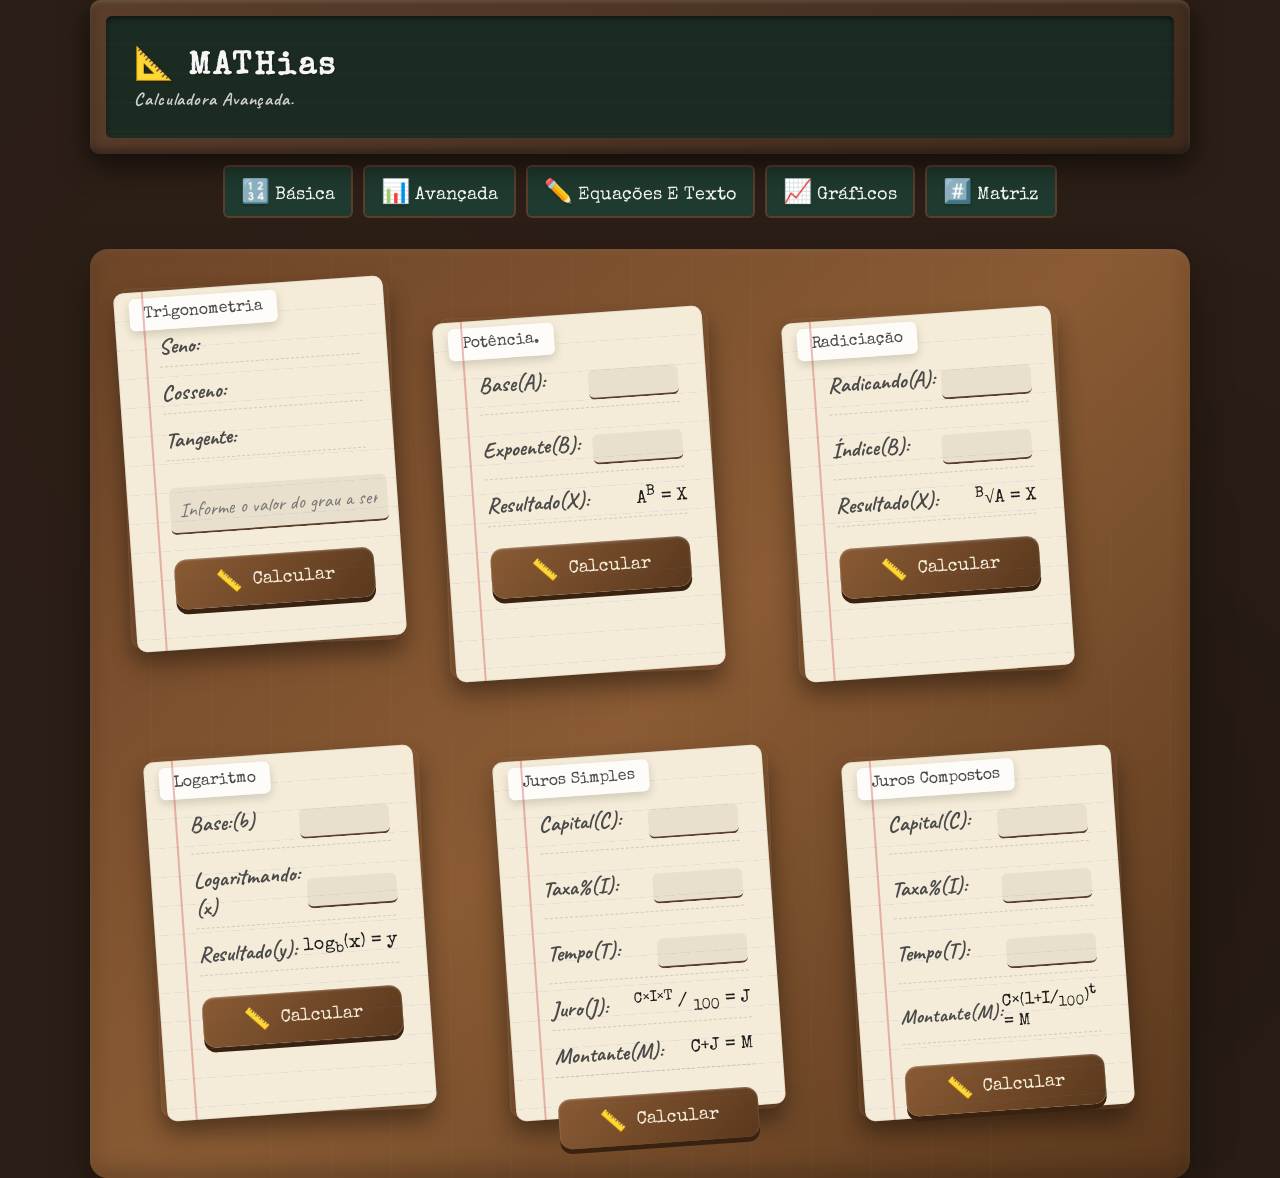
==== avancada.html @ bd640473 "Update avancada.html" ====
<!DOCTYPE html>
<html lang="pt-BR">

<head>
    <meta charset="UTF-8" />
    <meta name="viewport" content="width=device-width, initial-scale=1.0" />
    <title> MATHias </title>
    <link href="https://fonts.googleapis.com/css2?family=Special+Elite&display=swap" rel="stylesheet" />
    <link rel="icon"
        href="data:image/svg+xml,<svg xmlns='http://www.w3.org/2000/svg' viewBox='0 0 100 100'><text y='.9em' font-size='90'>📐</text></svg>" />
    <link rel="stylesheet" href="css/paleta.css" />

    <style>
        main {
            width: 1100px;
            min-height: 500px;
            border-radius: 18px;
            padding: 35px;

            background:
                linear-gradient(135deg, #6e4528, #8a5b34, #5a381d);

            box-shadow:
                inset 0 3px 8px rgba(255, 255, 255, 0.06),
                inset 0 -10px 20px rgba(0, 0, 0, 0.2),
                0 18px 40px rgba(0, 0, 0, 0.35);

            position: relative;
            overflow: hidden;
        }

        main::before {
            content: '';
            position: absolute;
            inset: 0;

            background:
                repeating-linear-gradient(90deg,
                    rgba(255, 255, 255, 0.03) 0px,
                    rgba(255, 255, 255, 0.03) 2px,
                    transparent 2px,
                    transparent 60px),
                repeating-linear-gradient(0deg,
                    rgba(0, 0, 0, 0.03) 0px,
                    rgba(0, 0, 0, 0.03) 1px,
                    transparent 1px,
                    transparent 45px);

            opacity: 0.35;
            pointer-events: none;
        }

        .itens-main {
            position: relative;
            display: flex;
            gap: 19px;
            align-items: flex-start;
            flex-wrap: wrap;
            z-index: 1;
        }

        .caderno {
            width: 270px;
            height: 360px;
            border-radius: 10px;
            position: relative;

            box-shadow:
                0 12px 20px rgba(0, 0, 0, 0.25),
                inset 0 0 0 1px rgba(255, 255, 255, 0.05);
            transform: rotate(-2deg);

        }

        .folha-aberta {
            background: #f4ecd8;
            width: 100%;
            height: 100%;
            border-radius: 10px;
            padding: 30px 28px 24px 42px;

            box-shadow:
                0 15px 28px rgba(0, 0, 0, 0.22),
                inset 0 0 0 1px rgba(0, 0, 0, 0.05);

            position: relative;
            transform: rotate(-2deg);
        }

        .folha-aberta::before {
            content: '';
            position: absolute;
            inset: 0;
            border-radius: 10px;

            background:
                repeating-linear-gradient(to bottom,
                    transparent,
                    transparent 28px,
                    rgba(80, 120, 255, 0.15) 29px);

            pointer-events: none;
        }

        .folha-aberta::after {
            content: '';
            position: absolute;
            top: 0;
            bottom: 0;
            left: 28px;
            width: 2px;
            background: rgba(200, 60, 60, 0.35);
        }

        .folha-aberta h3 {
            font-family: 'Special Elite', cursive;
            color: #2a2a2a;
            margin-bottom: 20px;
            position: relative;
            z-index: 1;
        }

        .folha-aberta p {
            font-family: 'Caveat', cursive;
            font-size: 24px;
            color: #2f2f2f;
            margin-bottom: 14px;
            position: relative;
            z-index: 1;
        }

        .etiqueta {
            position: absolute;
            top: 07px;
            left: 15px;

            background: rgba(255, 255, 255, 0.85);
            color: var(--grafite);

            padding: 8px 14px;
            border-radius: 6px;

            font-family: 'Special Elite', cursive;
            font-size: 16px;

            box-shadow: 0 4px 10px rgba(0, 0, 0, 0.15);
        }

        input[type="number"] {
            border: none;
            background-color: rgba(0, 0, 0, 0.05);
            border-radius: 6px;
            font-family: 'Caveat', cursive;
            color: var(--grafite-escuro);
            font-size: 20px;
            margin: 15px 0;
            padding: 10px;
            border-bottom: 2px solid var(--madeira);
        }

        input[type="number"]::-webkit-outer-spin-button,
        input[type="number"]::-webkit-inner-spin-button {
            -webkit-appearance: none;
            margin: 0;
        }


        .linha-resultado {
            display: flex;
            justify-content: space-between;
            align-items: center;
            margin: 12px 0;
            padding-bottom: 6px;
            border-bottom: 1px dashed rgba(0, 0, 0, 0.15);
            position: relative;
            z-index: 1;
        }

        .linha-resultado h3 {
            margin: 0;
            font-size: 22px;
            font-family: 'Caveat', cursive;
            color: var(--grafite);
        }

        .linha-resultado span {
            font-size: 18px;
            font-family: 'Special Elite', cursive;
            color: var(--grafite-escuro);
        }

        .linha-resultado input {
            width: 90px;
            height: 30px;
            margin-left: 6px;
            margin-bottom: 1px;
        }

        button {
            background: linear-gradient(135deg, #8a5b34, #5a381d);
            border: none;
            color: #f4ecd8;
            padding: 12px 28px;
            border-radius: 12px;
            font-family: 'Special Elite', cursive;
            font-size: 18px;
            cursor: pointer;
            transition: all 0.25s ease;
            box-shadow: 0 5px 0 #3a2210, inset 0 1px 2px rgba(255, 255, 255, 0.3);
            display: inline-flex;
            align-items: center;
            justify-content: center;
            gap: 10px;
            width: 100%;
            margin-top: 10px;
        }

        button::before {
            content: "📏";
            font-size: 1.2em;
        }

        button:hover {
            transform: translateY(-2px);
            box-shadow: 0 7px 0 #3a2210, inset 0 1px 2px rgba(255, 255, 255, 0.4);
            background: linear-gradient(135deg, #9b6b3e, #6a4425);
        }

        button:active {
            transform: translateY(3px);
            box-shadow: 0 2px 0 #3a2210;
        }

        .caderno+.caderno {
            margin: 30px;
        }


        .letras {
            font-family: 'Special Elite', cursive;
            font-size: 10px;
            color: var(--grafite);
        }
    </style>
</head>

<body>

    <div class="quadro">
        <div class="quadro-dentro">
            <h1>📐 MATHias </h1>
            <h2> Calculadora Avançada.</h2>
            <div class="risco"></div>
        </div>
    </div>

    <table class="aba">
        <tr>
            <td data-emoji="🔢" id="inicial"> Básica </td>
            <td data-emoji="📊" id="avancada"> Avançada</td>
            <td data-emoji="✏️" id="equacao"> Equações E Texto</td>
            <td data-emoji="📈" id="graficos"> Gráficos</td>
            <td data-emoji="#️⃣​" id="matriz"> Matriz</td>
        </tr>
    </table>

    <main>
        <div class="itens-main">
            <div class="caderno">
                <div class="folha-aberta">

                    <div class="linha-resultado">
                        <h3>Seno:</h3>
                        <span class="trig" id="seno"></span>

                    </div>
                    <div class="linha-resultado">
                        <h3>Cosseno:</h3>
                        <span id="cosseno"></span>
                    </div>
                    <div class="linha-resultado">
                        <h3>Tangente:</h3>
                        <span id="tangente"></span>
                    </div>

                    <input type="number" id="entrada" placeholder="Informe o valor do grau a ser calculado.">
                    <button onclick="calcularTrig()">Calcular</button>
                    
                    <div class="etiqueta">
                        Trigonometria
                    </div>
                </div>
            </div>

            <div class="caderno">
                <div class="folha-aberta">
                    <div class="etiqueta">
                        Potência.
                    </div>

                    <div class="linha-resultado">
                        <h3>Base(A):</h3>
                        <input type="number" id="base">
                    </div>

                    <div class="linha-resultado">
                        <h3>Expoente(B):</h3>
                        <input type="number" id="expoente">
                    </div>

                    <div class="linha-resultado">
                        <h3>Resultado(X):</h3>
                        <span id="resultado">A<sup>B</sup> = X</span>
                    </div>

                    <button onclick="calcularPotencia()">Calcular</button>
                </div>
            </div>

            <div class="caderno">
                <div class="folha-aberta">
                    <span class="etiqueta">Radiciação</span>

                    <div class="linha-resultado">
                        <h3>Radicando(A): </h3>
                        <input type="number" id="radicando">
                    </div>

                    <div class="linha-resultado">
                        <h3>Índice(B): </h3>
                        <input type="number" id="indice">
                    </div>

                    <div class="linha-resultado">
                        <h3>Resultado(X):</h3>
                        <span id="resultadoRaiz"><sup>B</sup>√A = X</span>
                    </div>

                    <button onclick="raiz()">Calcular</button>
                </div>
            </div>

            <div class="caderno">
                <div class="folha-aberta">
                    <span class="etiqueta">Logaritmo</span>
                    
                    <div class = "linha-resultado">
                        <h3>Base:(b)</h3>
                        <input type = "number" id ="baseLogaritmo">
                    </div>

                    <div class = "linha-resultado">
                        <h3>Logaritmando:(x) </h3>
                        <input type = "number" id ="logaritmando">
                    </div>

                    <div class = "linha-resultado">
                        <h3> Resultado(y): </h3>
                        <span id = "logaritmo"> log<sub>b</sub>(x) = y</span>
                    </div>

                    <button onclick="calcularLogaritmo()">Calcular</button>
                </div>
            </div>

            <div class="caderno">
                <div class="folha-aberta">
                    <span class="etiqueta">Juros Simples</span>

                    <div class="linha-resultado">
                        <h3>Capital(C): </h3>
                        <input type="number" id="capital">
                    </div>

                    <div class="linha-resultado">
                        <h3>Taxa%(I): </h3>
                        <input type="number" id="taxa">
                    </div>

                    <div class="linha-resultado">
                        <h3>Tempo(T): </h3>
                        <input type="number" id="tempo">
                    </div>

                    <div class="linha-resultado">
                        <h3>Juro(J):</h3>
                        <span id="juro"><sup>C×I×T</sup> / <sub>100</sub> = J</span>
                    </div>

                    <div class="linha-resultado">
                        <h3>Montante(M):</h3>
                        <span id="montanteJuro">C+J = M</span>
                    </div>
                    
                    <button onclick="juro()">Calcular</button>
                </div>   

            </div>

            <div class="caderno">
                <div class="folha-aberta">
                    <span class="etiqueta">Juros Compostos</span>

                    <div class="linha-resultado">
                        <h3>Capital(C): </h3>
                        <input type="number" id="capitalComposto">
                    </div>

                    <div class="linha-resultado">
                        <h3>Taxa%(I): </h3>
                        <input type="number" id="taxaComposto">
                    </div>

                    <div class="linha-resultado">
                        <h3>Tempo(T): </h3>
                        <input type="number" id="tempoComposto">
                    </div>

                    <div class="linha-resultado">
                        <h3 style = "font-size: 20px;">Montante(M):</h3>
                        <span id="montante" style="font-size: 17px;"> C×(1+I/<sub>100</sub>)<sup>t</sup> = M</span>
                    </div>

                    <button onclick="montante()">Calcular</button>
                </div>
            </div>

    </main>


    <script src="js/calculo.js"></script>
</body>

</html>
---- css/paleta.css ----
@import url('https://fonts.googleapis.com/css2?family=Special+Elite&family=Caveat:wght@400;600&display=swap');
@import url('https://fonts.cdnfonts.com/css/chalker-dust');
@import url('https://fonts.googleapis.com/css2?family=Patrick+Hand&display=swap');
@import url('https://fonts.googleapis.com/css2?family=Gloria+Hallelujah&display=swap');

:root {

     --quadro: #1f3a2f;
     --quadro-dark: #162921;
     --quadro-light: #2a5a45;
     --quadro-op: #126943;

     --madeira: #5a3e2b;
     --madeira-dark: #2b1e16;
     --madeira-light: #b07d52;


     --giz: #f5f5f5;
     --giz-escuro: #cfcfcf;
     --giz-branco: #F4F1E8;
     --giz-amarelo: #F2D35E;
     --giz-azul: #7EC8E3;
     --giz-rosa: #E88C9A;
     --giz-verde: #9FD39F;
     --giz-laranja: #E8A35E;



     --vermelho: #a63c2f;
     --vermelho-dark: #922b21;


     --accent: #e8c84a;
     --ink: #2c1810;

     --fundo: #2B2B2B;
     --fundo-secundario: #3A3A3A;
     --grafite: #4A4A4A;
     --grafite-claro: #6B6B6B;
     --grafite-escuro: #1E1E1E;

     --papel: #F3EEE6;
     --papel-escuro: #E5DDD1;
     --papel-linha: rgba(70, 70, 70, 0.10);

     --lousa-fundo: #1D2321;

}


* {
     margin: 0;
     padding: 0;
     box-sizing: border-box;
}

body {
     background: var(--madeira-dark);
     font-family: 'Special Elite', cursive;
     font-family: 'Caveat', cursive;
     font-family: 'Libre Baskerville', serif;
     min-height: 100vh;
}

body {
     background-color: var(--madeira-dark);
     flex-direction: column;
     display: flex;
     justify-content: center;
     align-items: center;
     min-height: 100vh;
     background-image:
          radial-gradient(circle at 20% 30%, rgba(255, 255, 255, 0.03), transparent 40%),
          radial-gradient(circle at 80% 70%, rgba(0, 0, 0, 0.2), transparent 50%);

     background-blend-mode: overlay;
}

.quadro-dentro {
     position: relative;
     background-image:
          radial-gradient(ellipse at 20% 50%, rgba(255, 255, 255, 0.02) 0%, transparent 60%),
          radial-gradient(ellipse at 80% 30%, rgba(255, 255, 255, 0.015) 0%, transparent 50%);
     min-height: 90px;
     border-top: none;
     background: #1c2b22;
     border-radius: 6px;
     padding: 28px;

     box-shadow:
          inset 0 2px 6px rgba(0, 0, 0, 0.6),
          inset 0 -2px 4px rgba(255, 255, 255, 0.05);

}

.quadro-dentro::before {
     content: '';
     position: absolute;
     inset: 0;
     background: repeating-linear-gradient(180deg,
               transparent,
               transparent 28px,
               rgba(255, 255, 255, 0.025) 28px,
               rgba(255, 255, 255, 0.025) 29px);
     pointer-events: none;
     border-radius: 3px;
}

.quadro {
     position: relative;
     width: 1100px;
     padding: 16px;
     border-radius: 10px;

     background: linear-gradient(145deg,
               #5a3e2b,
               #3e2a1d);

     box-shadow:
          0 10px 30px rgba(0, 0, 0, 0.6),
          inset 0 2px 4px rgba(255, 255, 255, 0.15),
          inset 0 -4px 8px rgba(0, 0, 0, 0.4);
}

.quadro+.quadro {
     margin-top: 30px;
}



.aba {
     border-collapse: separate;
     border-spacing: 10px;
     display: flex;
     gap: 6px;
     padding: 1px;
     flex-wrap: wrap;
     margin-bottom: 20px;

}

.aba td {
     background-color: var(--quadro);
     border: 2px solid var(--madeira);
     color: var(--giz);
     padding: 10px 16px;
     border-radius: 6px;
     font-family: 'Special Elite', cursive;
     font-size: 18px;
     cursor: pointer;
     transition: all 0.3s cubic-bezier(0.4, 0, 0.2, 1);
}

.aba td::before {
     content: attr(data-emoji);
     font-size: 1.3em;
     transition: transform 0.3s ease;
     filter: drop-shadow(0 1px 1px rgba(0, 0, 0, 0.3));
     display: inline-block;
}

.aba td:hover {
     background: linear-gradient(135deg, var(--quadro-op), var(--quadro-light));
     border-color: var(--madeira-light);
     transform: translateY(-2px);
     box-shadow: 0 8px 20px rgba(0, 0, 0, 0.4),
          inset 0 1px 0 rgba(255, 255, 255, 0.2);
     color: white;
}

.aba td:hover::before {
     transform: scale(1.1) rotate(5deg);
}

.aba td:active {
     transform: translateY(1px);
     box-shadow: 0 2px 8px rgba(0, 0, 0, 0.4);
     transition: 0.05s;
}

h1 {
     font-family: 'Special Elite', cursive;
     color: var(--giz);
     font-size: 32px;
     text-shadow: 1px 1px 2px rgba(0, 0, 0, 0.3);
     margin: 0;
     letter-spacing: 0.08em;
     text-align: left;
}



h2 {
     font-family: 'Caveat', cursive;
     color: var(--giz-escuro);
     font-size: 18px;
     margin-top: 4px;
     text-align: left;
     letter-spacing: 0.05em
}
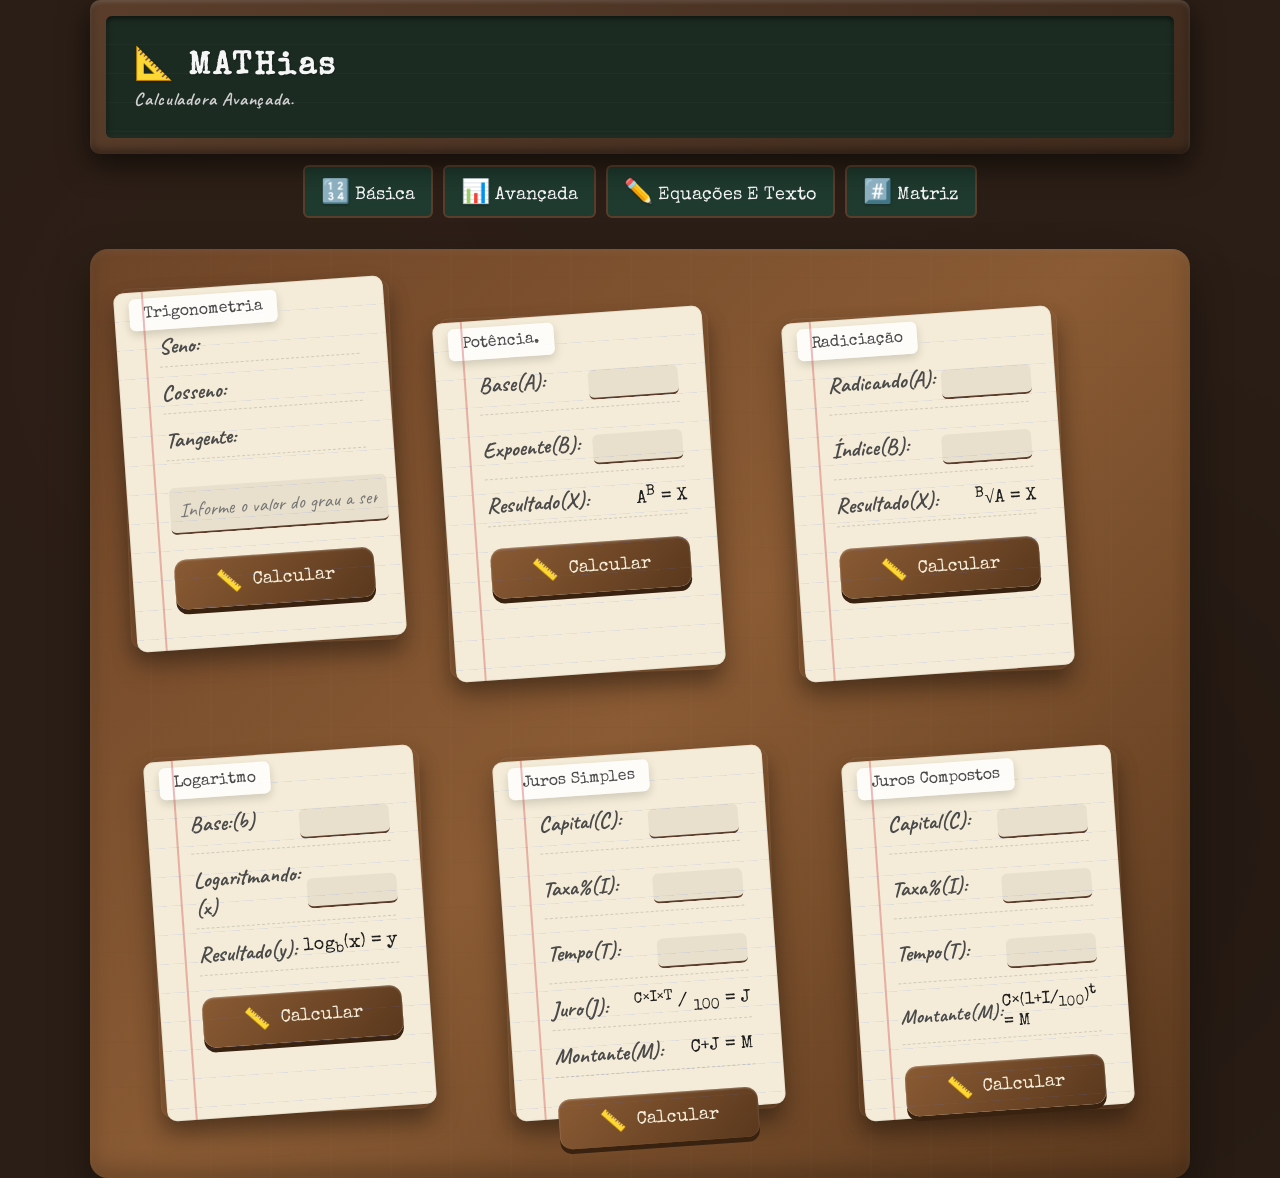
==== commit 1bfe8f8b: "Add files via upload" ====
--- a/avancada.html
+++ b/avancada.html
@@ -259,7 +259,6 @@
             <td data-emoji="🔢" id="inicial"> Básica </td>
             <td data-emoji="📊" id="avancada"> Avançada</td>
             <td data-emoji="✏️" id="equacao"> Equações E Texto</td>
-            <td data-emoji="📈" id="graficos"> Gráficos</td>
             <td data-emoji="#️⃣​" id="matriz"> Matriz</td>
         </tr>
     </table>
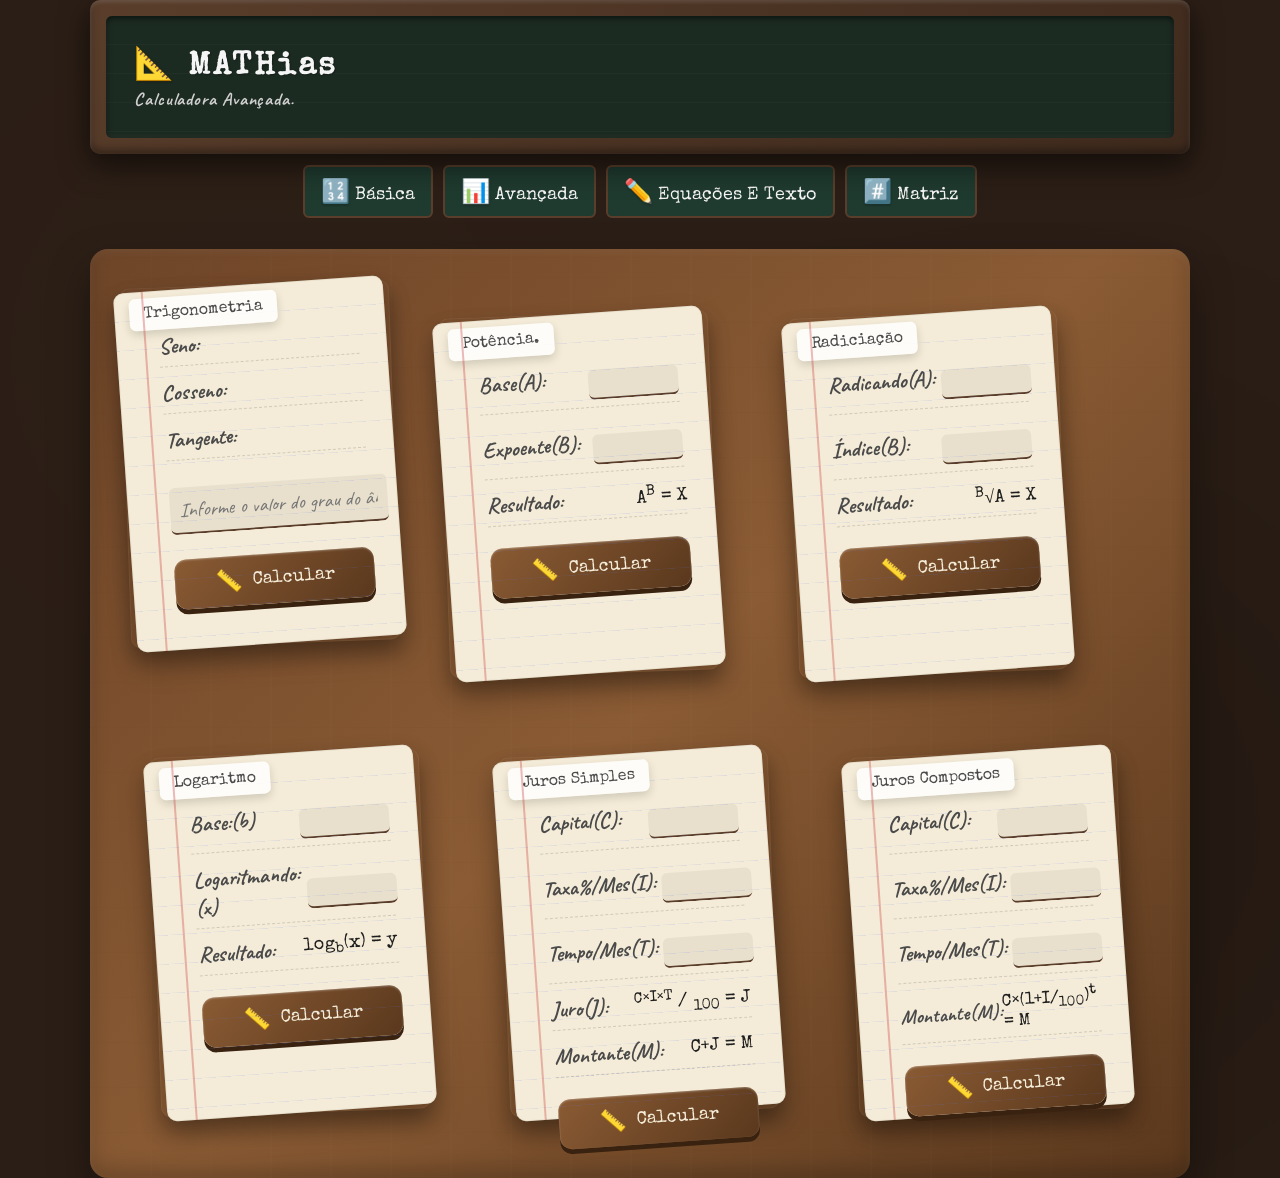
==== commit 9318a791: "Add files via upload" ====
--- a/avancada.html
+++ b/avancada.html
@@ -282,7 +282,7 @@
                         <span id="tangente"></span>
                     </div>
 
-                    <input type="number" id="entrada" placeholder="Informe o valor do grau a ser calculado.">
+                    <input type="number" id="entrada" placeholder="Informe o valor do grau do ângulo a ser calculado.">
                     <button onclick="calcularTrig()">Calcular</button>
                     
                     <div class="etiqueta">
@@ -307,9 +307,9 @@
                         <input type="number" id="expoente">
                     </div>
 
-                    <div class="linha-resultado">
-                        <h3>Resultado(X):</h3>
-                        <span id="resultado">A<sup>B</sup> = X</span>
+                    <div class="linha-resultado" id="resultado">
+                        <h3>Resultado:</h3>
+                        <span>A<sup>B</sup> = X</span>
                     </div>
 
                     <button onclick="calcularPotencia()">Calcular</button>
@@ -330,9 +330,9 @@
                         <input type="number" id="indice">
                     </div>
 
-                    <div class="linha-resultado">
-                        <h3>Resultado(X):</h3>
-                        <span id="resultadoRaiz"><sup>B</sup>√A = X</span>
+                    <div class="linha-resultado" id="resultadoRaiz">
+                        <h3>Resultado:</h3>
+                        <span><sup>B</sup>√A = X</span>
                     </div>
 
                     <button onclick="raiz()">Calcular</button>
@@ -353,9 +353,9 @@
                         <input type = "number" id ="logaritmando">
                     </div>
 
-                    <div class = "linha-resultado">
-                        <h3> Resultado(y): </h3>
-                        <span id = "logaritmo"> log<sub>b</sub>(x) = y</span>
+                    <div class = "linha-resultado" id = "logaritmo">
+                        <h3> Resultado: </h3>
+                        <span> log<sub>b</sub>(x) = y</span>
                     </div>
 
                     <button onclick="calcularLogaritmo()">Calcular</button>
@@ -372,12 +372,12 @@
                     </div>
 
                     <div class="linha-resultado">
-                        <h3>Taxa%(I): </h3>
+                        <h3>Taxa%/Mes(I): </h3>
                         <input type="number" id="taxa">
                     </div>
 
                     <div class="linha-resultado">
-                        <h3>Tempo(T): </h3>
+                        <h3>Tempo/Mes(T): </h3>
                         <input type="number" id="tempo">
                     </div>
 
@@ -406,12 +406,12 @@
                     </div>
 
                     <div class="linha-resultado">
-                        <h3>Taxa%(I): </h3>
+                        <h3>Taxa%/Mes(I): </h3>
                         <input type="number" id="taxaComposto">
                     </div>
 
                     <div class="linha-resultado">
-                        <h3>Tempo(T): </h3>
+                        <h3>Tempo/Mes(T): </h3>
                         <input type="number" id="tempoComposto">
                     </div>
 
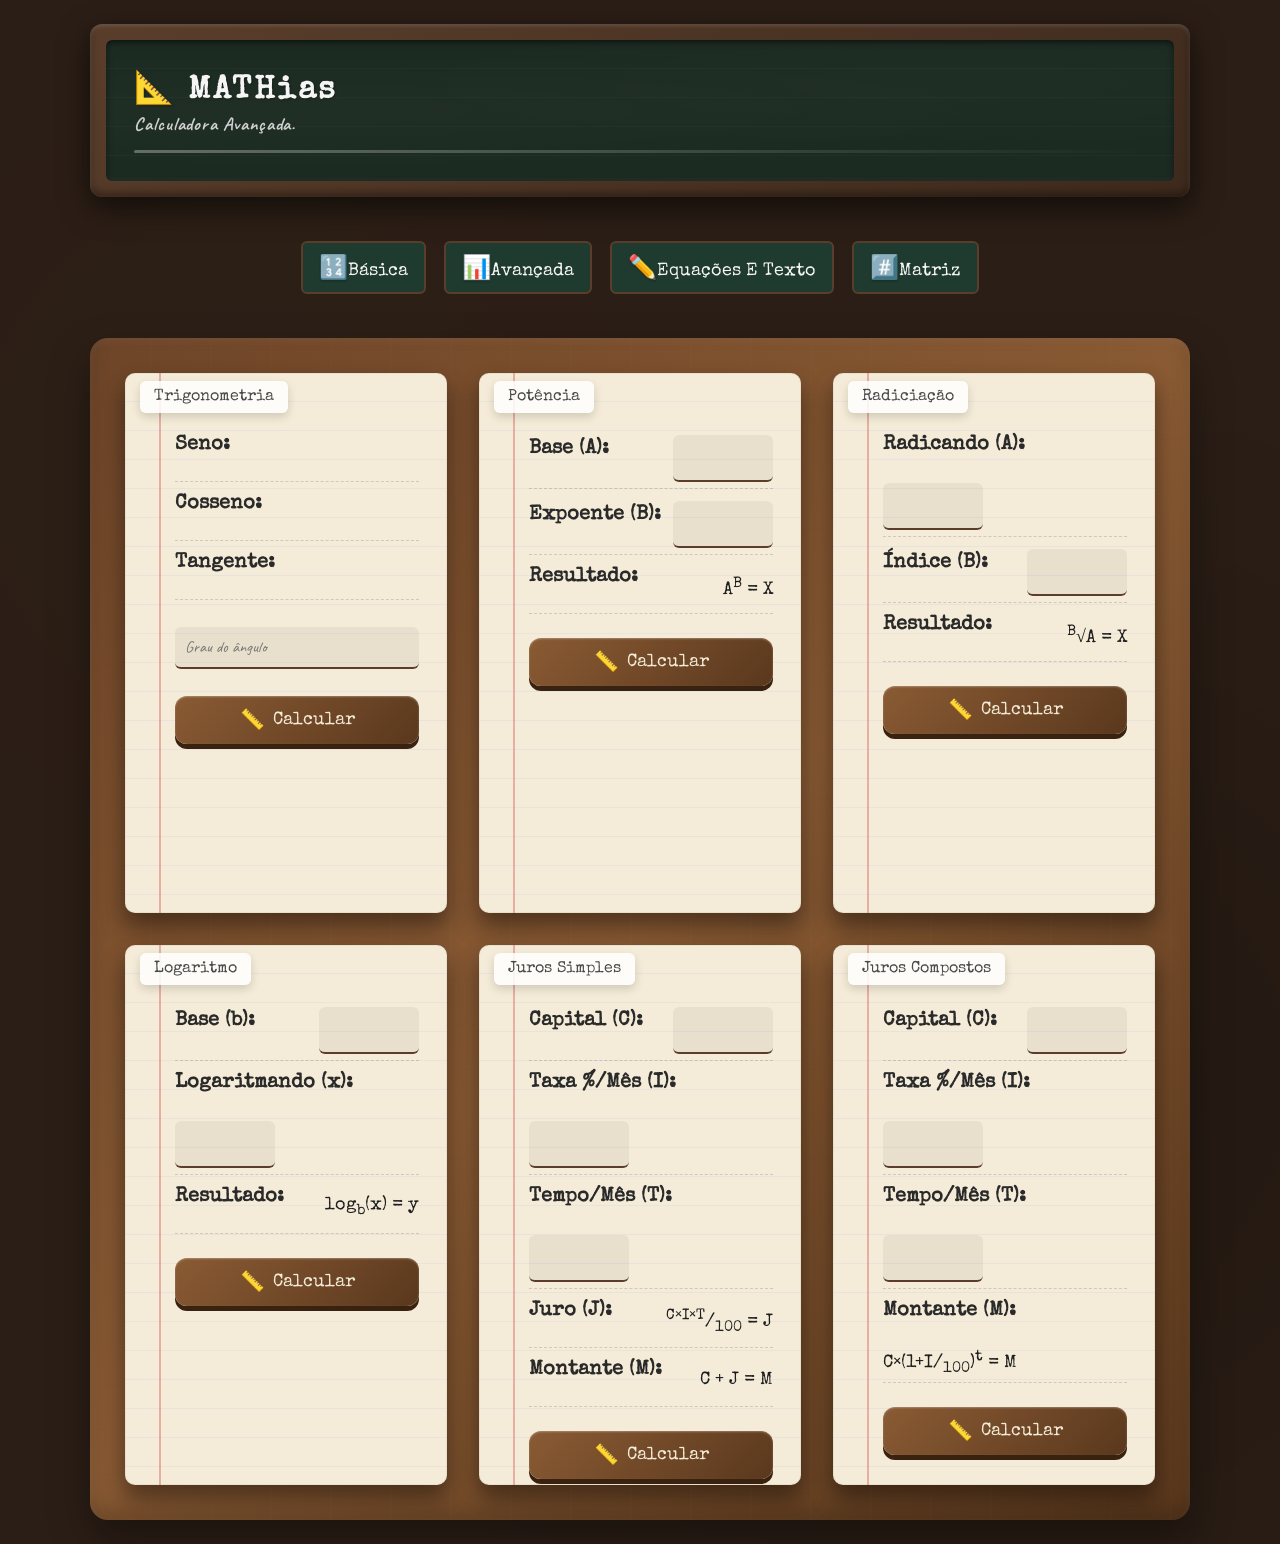
==== commit aac1216b: "Add files via upload" ====
--- a/avancada.html
+++ b/avancada.html
@@ -1,433 +1,423 @@
-<!DOCTYPE html>
-<html lang="pt-BR">
-
-<head>
-    <meta charset="UTF-8" />
-    <meta name="viewport" content="width=device-width, initial-scale=1.0" />
-    <title> MATHias </title>
-    <link href="https://fonts.googleapis.com/css2?family=Special+Elite&display=swap" rel="stylesheet" />
-    <link rel="icon"
-        href="data:image/svg+xml,<svg xmlns='http://www.w3.org/2000/svg' viewBox='0 0 100 100'><text y='.9em' font-size='90'>📐</text></svg>" />
-    <link rel="stylesheet" href="css/paleta.css" />
-
-    <style>
-        main {
-            width: 1100px;
-            min-height: 500px;
-            border-radius: 18px;
-            padding: 35px;
-
-            background:
-                linear-gradient(135deg, #6e4528, #8a5b34, #5a381d);
-
-            box-shadow:
-                inset 0 3px 8px rgba(255, 255, 255, 0.06),
-                inset 0 -10px 20px rgba(0, 0, 0, 0.2),
-                0 18px 40px rgba(0, 0, 0, 0.35);
-
-            position: relative;
-            overflow: hidden;
-        }
-
-        main::before {
-            content: '';
-            position: absolute;
-            inset: 0;
-
-            background:
-                repeating-linear-gradient(90deg,
-                    rgba(255, 255, 255, 0.03) 0px,
-                    rgba(255, 255, 255, 0.03) 2px,
-                    transparent 2px,
-                    transparent 60px),
-                repeating-linear-gradient(0deg,
-                    rgba(0, 0, 0, 0.03) 0px,
-                    rgba(0, 0, 0, 0.03) 1px,
-                    transparent 1px,
-                    transparent 45px);
-
-            opacity: 0.35;
-            pointer-events: none;
-        }
-
-        .itens-main {
-            position: relative;
-            display: flex;
-            gap: 19px;
-            align-items: flex-start;
-            flex-wrap: wrap;
-            z-index: 1;
-        }
-
-        .caderno {
-            width: 270px;
-            height: 360px;
-            border-radius: 10px;
-            position: relative;
-
-            box-shadow:
-                0 12px 20px rgba(0, 0, 0, 0.25),
-                inset 0 0 0 1px rgba(255, 255, 255, 0.05);
-            transform: rotate(-2deg);
-
-        }
-
-        .folha-aberta {
-            background: #f4ecd8;
-            width: 100%;
-            height: 100%;
-            border-radius: 10px;
-            padding: 30px 28px 24px 42px;
-
-            box-shadow:
-                0 15px 28px rgba(0, 0, 0, 0.22),
-                inset 0 0 0 1px rgba(0, 0, 0, 0.05);
-
-            position: relative;
-            transform: rotate(-2deg);
-        }
-
-        .folha-aberta::before {
-            content: '';
-            position: absolute;
-            inset: 0;
-            border-radius: 10px;
-
-            background:
-                repeating-linear-gradient(to bottom,
-                    transparent,
-                    transparent 28px,
-                    rgba(80, 120, 255, 0.15) 29px);
-
-            pointer-events: none;
-        }
-
-        .folha-aberta::after {
-            content: '';
-            position: absolute;
-            top: 0;
-            bottom: 0;
-            left: 28px;
-            width: 2px;
-            background: rgba(200, 60, 60, 0.35);
-        }
-
-        .folha-aberta h3 {
-            font-family: 'Special Elite', cursive;
-            color: #2a2a2a;
-            margin-bottom: 20px;
-            position: relative;
-            z-index: 1;
-        }
-
-        .folha-aberta p {
-            font-family: 'Caveat', cursive;
-            font-size: 24px;
-            color: #2f2f2f;
-            margin-bottom: 14px;
-            position: relative;
-            z-index: 1;
-        }
-
-        .etiqueta {
-            position: absolute;
-            top: 07px;
-            left: 15px;
-
-            background: rgba(255, 255, 255, 0.85);
-            color: var(--grafite);
-
-            padding: 8px 14px;
-            border-radius: 6px;
-
-            font-family: 'Special Elite', cursive;
-            font-size: 16px;
-
-            box-shadow: 0 4px 10px rgba(0, 0, 0, 0.15);
-        }
-
-        input[type="number"] {
-            border: none;
-            background-color: rgba(0, 0, 0, 0.05);
-            border-radius: 6px;
-            font-family: 'Caveat', cursive;
-            color: var(--grafite-escuro);
-            font-size: 20px;
-            margin: 15px 0;
-            padding: 10px;
-            border-bottom: 2px solid var(--madeira);
-        }
-
-        input[type="number"]::-webkit-outer-spin-button,
-        input[type="number"]::-webkit-inner-spin-button {
-            -webkit-appearance: none;
-            margin: 0;
-        }
-
-
-        .linha-resultado {
-            display: flex;
-            justify-content: space-between;
-            align-items: center;
-            margin: 12px 0;
-            padding-bottom: 6px;
-            border-bottom: 1px dashed rgba(0, 0, 0, 0.15);
-            position: relative;
-            z-index: 1;
-        }
-
-        .linha-resultado h3 {
-            margin: 0;
-            font-size: 22px;
-            font-family: 'Caveat', cursive;
-            color: var(--grafite);
-        }
-
-        .linha-resultado span {
-            font-size: 18px;
-            font-family: 'Special Elite', cursive;
-            color: var(--grafite-escuro);
-        }
-
-        .linha-resultado input {
-            width: 90px;
-            height: 30px;
-            margin-left: 6px;
-            margin-bottom: 1px;
-        }
-
-        button {
-            background: linear-gradient(135deg, #8a5b34, #5a381d);
-            border: none;
-            color: #f4ecd8;
-            padding: 12px 28px;
-            border-radius: 12px;
-            font-family: 'Special Elite', cursive;
-            font-size: 18px;
-            cursor: pointer;
-            transition: all 0.25s ease;
-            box-shadow: 0 5px 0 #3a2210, inset 0 1px 2px rgba(255, 255, 255, 0.3);
-            display: inline-flex;
-            align-items: center;
-            justify-content: center;
-            gap: 10px;
-            width: 100%;
-            margin-top: 10px;
-        }
-
-        button::before {
-            content: "📏";
-            font-size: 1.2em;
-        }
-
-        button:hover {
-            transform: translateY(-2px);
-            box-shadow: 0 7px 0 #3a2210, inset 0 1px 2px rgba(255, 255, 255, 0.4);
-            background: linear-gradient(135deg, #9b6b3e, #6a4425);
-        }
-
-        button:active {
-            transform: translateY(3px);
-            box-shadow: 0 2px 0 #3a2210;
-        }
-
-        .caderno+.caderno {
-            margin: 30px;
-        }
-
-
-        .letras {
-            font-family: 'Special Elite', cursive;
-            font-size: 10px;
-            color: var(--grafite);
-        }
-    </style>
-</head>
-
-<body>
-
-    <div class="quadro">
-        <div class="quadro-dentro">
-            <h1>📐 MATHias </h1>
-            <h2> Calculadora Avançada.</h2>
-            <div class="risco"></div>
-        </div>
-    </div>
-
-    <table class="aba">
-        <tr>
-            <td data-emoji="🔢" id="inicial"> Básica </td>
-            <td data-emoji="📊" id="avancada"> Avançada</td>
-            <td data-emoji="✏️" id="equacao"> Equações E Texto</td>
-            <td data-emoji="#️⃣​" id="matriz"> Matriz</td>
-        </tr>
-    </table>
-
-    <main>
-        <div class="itens-main">
-            <div class="caderno">
-                <div class="folha-aberta">
-
-                    <div class="linha-resultado">
-                        <h3>Seno:</h3>
-                        <span class="trig" id="seno"></span>
-
-                    </div>
-                    <div class="linha-resultado">
-                        <h3>Cosseno:</h3>
-                        <span id="cosseno"></span>
-                    </div>
-                    <div class="linha-resultado">
-                        <h3>Tangente:</h3>
-                        <span id="tangente"></span>
-                    </div>
-
-                    <input type="number" id="entrada" placeholder="Informe o valor do grau do ângulo a ser calculado.">
-                    <button onclick="calcularTrig()">Calcular</button>
-                    
-                    <div class="etiqueta">
-                        Trigonometria
-                    </div>
-                </div>
-            </div>
-
-            <div class="caderno">
-                <div class="folha-aberta">
-                    <div class="etiqueta">
-                        Potência.
-                    </div>
-
-                    <div class="linha-resultado">
-                        <h3>Base(A):</h3>
-                        <input type="number" id="base">
-                    </div>
-
-                    <div class="linha-resultado">
-                        <h3>Expoente(B):</h3>
-                        <input type="number" id="expoente">
-                    </div>
-
-                    <div class="linha-resultado" id="resultado">
-                        <h3>Resultado:</h3>
-                        <span>A<sup>B</sup> = X</span>
-                    </div>
-
-                    <button onclick="calcularPotencia()">Calcular</button>
-                </div>
-            </div>
-
-            <div class="caderno">
-                <div class="folha-aberta">
-                    <span class="etiqueta">Radiciação</span>
-
-                    <div class="linha-resultado">
-                        <h3>Radicando(A): </h3>
-                        <input type="number" id="radicando">
-                    </div>
-
-                    <div class="linha-resultado">
-                        <h3>Índice(B): </h3>
-                        <input type="number" id="indice">
-                    </div>
-
-                    <div class="linha-resultado" id="resultadoRaiz">
-                        <h3>Resultado:</h3>
-                        <span><sup>B</sup>√A = X</span>
-                    </div>
-
-                    <button onclick="raiz()">Calcular</button>
-                </div>
-            </div>
-
-            <div class="caderno">
-                <div class="folha-aberta">
-                    <span class="etiqueta">Logaritmo</span>
-                    
-                    <div class = "linha-resultado">
-                        <h3>Base:(b)</h3>
-                        <input type = "number" id ="baseLogaritmo">
-                    </div>
-
-                    <div class = "linha-resultado">
-                        <h3>Logaritmando:(x) </h3>
-                        <input type = "number" id ="logaritmando">
-                    </div>
-
-                    <div class = "linha-resultado" id = "logaritmo">
-                        <h3> Resultado: </h3>
-                        <span> log<sub>b</sub>(x) = y</span>
-                    </div>
-
-                    <button onclick="calcularLogaritmo()">Calcular</button>
-                </div>
-            </div>
-
-            <div class="caderno">
-                <div class="folha-aberta">
-                    <span class="etiqueta">Juros Simples</span>
-
-                    <div class="linha-resultado">
-                        <h3>Capital(C): </h3>
-                        <input type="number" id="capital">
-                    </div>
-
-                    <div class="linha-resultado">
-                        <h3>Taxa%/Mes(I): </h3>
-                        <input type="number" id="taxa">
-                    </div>
-
-                    <div class="linha-resultado">
-                        <h3>Tempo/Mes(T): </h3>
-                        <input type="number" id="tempo">
-                    </div>
-
-                    <div class="linha-resultado">
-                        <h3>Juro(J):</h3>
-                        <span id="juro"><sup>C×I×T</sup> / <sub>100</sub> = J</span>
-                    </div>
-
-                    <div class="linha-resultado">
-                        <h3>Montante(M):</h3>
-                        <span id="montanteJuro">C+J = M</span>
-                    </div>
-                    
-                    <button onclick="juro()">Calcular</button>
-                </div>   
-
-            </div>
-
-            <div class="caderno">
-                <div class="folha-aberta">
-                    <span class="etiqueta">Juros Compostos</span>
-
-                    <div class="linha-resultado">
-                        <h3>Capital(C): </h3>
-                        <input type="number" id="capitalComposto">
-                    </div>
-
-                    <div class="linha-resultado">
-                        <h3>Taxa%/Mes(I): </h3>
-                        <input type="number" id="taxaComposto">
-                    </div>
-
-                    <div class="linha-resultado">
-                        <h3>Tempo/Mes(T): </h3>
-                        <input type="number" id="tempoComposto">
-                    </div>
-
-                    <div class="linha-resultado">
-                        <h3 style = "font-size: 20px;">Montante(M):</h3>
-                        <span id="montante" style="font-size: 17px;"> C×(1+I/<sub>100</sub>)<sup>t</sup> = M</span>
-                    </div>
-
-                    <button onclick="montante()">Calcular</button>
-                </div>
-            </div>
-
-    </main>
-
-
-    <script src="js/calculo.js"></script>
-</body>
-
-</html>
+<!DOCTYPE html>
+<html lang="pt-BR">
+
+<head>
+  <meta charset="UTF-8" />
+  <meta name="viewport" content="width=device-width, initial-scale=1.0" />
+  <title>MATHias</title>
+  <link href="https://fonts.googleapis.com/css2?family=Special+Elite&display=swap" rel="stylesheet" />
+  <link rel="icon"
+    href="data:image/svg+xml,<svg xmlns='http://www.w3.org/2000/svg' viewBox='0 0 100 100'><text y='.9em' font-size='90'>📐</text></svg>" />
+  <link rel="stylesheet" href="css/paleta.css" />
+
+  <style>
+    /* ── Bancada de madeira (main) ── */
+    main {
+      width: min(1100px, 100%);
+      min-height: 500px;
+      border-radius: 18px;
+      padding: clamp(16px, 4vw, 35px);
+
+      background: linear-gradient(135deg, #6e4528, #8a5b34, #5a381d);
+      box-shadow:
+        inset 0 3px 8px rgba(255, 255, 255, 0.06),
+        inset 0 -10px 20px rgba(0, 0, 0, 0.2),
+        0 18px 40px rgba(0, 0, 0, 0.35);
+
+      position: relative;
+      overflow: hidden;
+    }
+
+    main::before {
+      content: '';
+      position: absolute;
+      inset: 0;
+      background:
+        repeating-linear-gradient(90deg,
+          rgba(255, 255, 255, 0.03) 0px, rgba(255, 255, 255, 0.03) 2px,
+          transparent 2px, transparent 60px),
+        repeating-linear-gradient(0deg,
+          rgba(0, 0, 0, 0.03) 0px, rgba(0, 0, 0, 0.03) 1px,
+          transparent 1px, transparent 45px);
+      opacity: 0.35;
+      pointer-events: none;
+    }
+
+    /* ── Grade de cadernos: auto-fit para reorganizar no mobile ── */
+    .itens-main {
+      position: relative;
+      z-index: 1;
+      display: grid;
+      grid-template-columns: repeat(auto-fit, minmax(min(250px, 100%), 1fr));
+      gap: clamp(20px, 4vw, 32px);
+      align-items: start;
+    }
+
+    /* ── Caderno (card) ── */
+    .caderno {
+      width: 100%;
+      /* fluido — sem largura fixa */
+      border-radius: 10px;
+      position: relative;
+      box-shadow:
+        0 12px 20px rgba(0, 0, 0, 0.25),
+        inset 0 0 0 1px rgba(255, 255, 255, 0.05);
+    }
+
+    /* ── Folha aberta ── */
+    .folha-aberta {
+      background: #f4ecd8;
+      width: 100%;
+      border-radius: 10px;
+      /* padding: top right bottom left — esquerda maior por causa da margem vermelha */
+      padding: clamp(40px, 8vw, 50px) clamp(16px, 4vw, 28px) clamp(20px, 4vw, 28px) clamp(36px, 8vw, 50px);
+      height: clamp(40vh, 50vw, 60vh);
+      box-shadow:
+        0 15px 28px rgba(0, 0, 0, 0.22),
+        inset 0 0 0 1px rgba(0, 0, 0, 0.05);
+
+      position: relative;
+    }
+
+    /* Linhas horizontais do caderno */
+    .folha-aberta::before {
+      content: '';
+      position: absolute;
+      inset: 0;
+      border-radius: 10px;
+      background: repeating-linear-gradient(to bottom,
+          transparent,
+          transparent 28px,
+          rgba(80, 120, 255, 0.15) 29px);
+      pointer-events: none;
+    }
+
+    /* Margem vermelha vertical */
+    .folha-aberta::after {
+      content: '';
+      position: absolute;
+      top: 0;
+      bottom: 0;
+      left: clamp(24px, 6vw, 34px);
+      width: 2px;
+      background: rgba(200, 60, 60, 0.35);
+    }
+
+    /* ── Etiqueta ── */
+    .etiqueta {
+      position: absolute;
+      top: 8px;
+      left: 15px;
+      background: rgba(255, 255, 255, 0.85);
+      color: var(--grafite);
+      padding: clamp(4px, 1vw, 8px) clamp(8px, 2vw, 14px);
+      border-radius: 6px;
+      font-family: 'Special Elite', cursive;
+      font-size: clamp(12px, 2.5vw, 16px);
+      box-shadow: 0 4px 10px rgba(0, 0, 0, 0.15);
+      z-index: 2;
+      white-space: nowrap;
+    }
+
+    /* ── Linha de resultado ── */
+    .linha-resultado {
+      display: flex;
+      justify-content: space-between;
+      align-items: center;
+      margin: clamp(8px, 2vw, 12px) 0;
+      padding-bottom: 6px;
+      border-bottom: 1px dashed rgba(0, 0, 0, 0.15);
+      position: relative;
+      z-index: 1;
+      gap: 8px;
+      flex-wrap: wrap;
+    }
+
+    .linha-resultado h3 {
+      margin: 0;
+      font-size: clamp(16px, 3vw, 22px);
+      font-family: 'Caveat', cursive;
+      color: var(--grafite);
+      white-space: nowrap;
+    }
+
+    .linha-resultado span {
+      font-size: clamp(14px, 2.5vw, 18px);
+      font-family: 'Special Elite', cursive;
+      color: var(--grafite-escuro);
+      text-align: right;
+      word-break: break-all;
+    }
+
+    /* ── Inputs dentro da folha ── */
+    input[type="number"] {
+      border: none;
+      background-color: rgba(0, 0, 0, 0.05);
+      border-radius: 6px;
+      font-family: 'Caveat', cursive;
+      color: var(--grafite-escuro);
+      font-size: clamp(16px, 3vw, 20px);
+      padding: clamp(6px, 1.5vw, 10px);
+      border-bottom: 2px solid var(--madeira);
+      width: clamp(70px, 18vw, 100px);
+      text-align: right;
+    }
+
+    input[type="number"]::-webkit-outer-spin-button,
+    input[type="number"]::-webkit-inner-spin-button {
+      -webkit-appearance: none;
+      margin: 0;
+    }
+
+    /* ── Input de ângulo (largura total) ── */
+    input#entrada {
+      width: 100%;
+      margin: clamp(10px, 2vw, 15px) 0;
+      text-align: left;
+      font-size: clamp(13px, 2.5vw, 16px);
+    }
+
+    /* ── Botão calcular ── */
+    button {
+      background: linear-gradient(135deg, #8a5b34, #5a381d);
+      border: none;
+      color: #f4ecd8;
+      padding: clamp(8px, 2vw, 12px) clamp(14px, 3vw, 28px);
+      border-radius: 12px;
+      font-family: 'Special Elite', cursive;
+      font-size: clamp(14px, 2.5vw, 18px);
+      cursor: pointer;
+      transition: all 0.25s ease;
+      box-shadow: 0 5px 0 #3a2210, inset 0 1px 2px rgba(255, 255, 255, 0.3);
+      display: inline-flex;
+      align-items: center;
+      justify-content: center;
+      gap: 8px;
+      width: 100%;
+      margin-top: clamp(8px, 2vw, 12px);
+      position: relative;
+      z-index: 1;
+    }
+
+    button::before {
+      content: "📏";
+      font-size: 1.1em;
+    }
+
+    button:hover {
+      transform: translateY(-2px);
+      box-shadow: 0 7px 0 #3a2210, inset 0 1px 2px rgba(255, 255, 255, 0.4);
+      background: linear-gradient(135deg, #9b6b3e, #6a4425);
+    }
+
+    button:active {
+      transform: translateY(3px);
+      box-shadow: 0 2px 0 #3a2210;
+    }
+
+    /* ── Tipografia extra ── */
+    .folha-aberta h3 {
+      font-family: 'Special Elite', cursive;
+      color: #2a2a2a;
+      margin-bottom: clamp(12px, 2.5vw, 20px);
+      position: relative;
+      z-index: 1;
+      font-size: clamp(16px, 3vw, 20px);
+    }
+
+    .folha-aberta p {
+      font-family: 'Caveat', cursive;
+      font-size: clamp(18px, 3.5vw, 24px);
+      color: #2f2f2f;
+      margin-bottom: clamp(8px, 2vw, 14px);
+      position: relative;
+      z-index: 1;
+    }
+
+    /* ── Mobile: remover rotação nos cadernos (prejudica leitura) ── */
+    @media (max-width: 600px) {
+
+      .caderno,
+      .folha-aberta {
+        transform: none !important;
+      }
+    }
+  </style>
+</head>
+
+<body>
+
+  <div class="quadro">
+    <div class="quadro-dentro">
+      <h1>📐 MATHias</h1>
+      <h2>Calculadora Avançada.</h2>
+      <div class="risco"></div>
+    </div>
+  </div>
+
+  <div class="tabela-container">
+    <table class="aba">
+      <tr>
+        <td data-emoji="🔢" id="inicial">Básica</td>
+        <td data-emoji="📊" id="avancada">Avançada</td>
+        <td data-emoji="✏️" id="equacao">Equações E Texto</td>
+        <td data-emoji="#️⃣​" id="matriz">Matriz</td>
+      </tr>
+    </table>
+  </div>
+
+  <main>
+    <div class="itens-main">
+
+      <!-- Trigonometria -->
+      <div class="caderno">
+        <div class="folha-aberta">
+          <div class="etiqueta">Trigonometria</div>
+
+          <div class="linha-resultado">
+            <h3>Seno:</h3>
+            <span id="seno"></span>
+          </div>
+          <div class="linha-resultado">
+            <h3>Cosseno:</h3>
+            <span id="cosseno"></span>
+          </div>
+          <div class="linha-resultado">
+            <h3>Tangente:</h3>
+            <span id="tangente"></span>
+          </div>
+
+          <input type="number" id="entrada" placeholder="Grau do ângulo">
+          <button onclick="calcularTrig()">Calcular</button>
+        </div>
+      </div>
+
+      <!-- Potência -->
+      <div class="caderno">
+        <div class="folha-aberta">
+          <div class="etiqueta">Potência</div>
+
+          <div class="linha-resultado">
+            <h3>Base (A):</h3>
+            <input type="number" id="base">
+          </div>
+          <div class="linha-resultado">
+            <h3>Expoente (B):</h3>
+            <input type="number" id="expoente">
+          </div>
+          <div class="linha-resultado" id="resultado">
+            <h3>Resultado:</h3>
+            <span>A<sup>B</sup> = X</span>
+          </div>
+
+          <button onclick="calcularPotencia()">Calcular</button>
+        </div>
+      </div>
+
+      <!-- Radiciação -->
+      <div class="caderno">
+        <div class="folha-aberta">
+          <div class="etiqueta">Radiciação</div>
+
+          <div class="linha-resultado">
+            <h3>Radicando (A):</h3>
+            <input type="number" id="radicando">
+          </div>
+          <div class="linha-resultado">
+            <h3>Índice (B):</h3>
+            <input type="number" id="indice">
+          </div>
+          <div class="linha-resultado" id="resultadoRaiz">
+            <h3>Resultado:</h3>
+            <span><sup>B</sup>√A = X</span>
+          </div>
+
+          <button onclick="raiz()">Calcular</button>
+        </div>
+      </div>
+
+      <!-- Logaritmo -->
+      <div class="caderno">
+        <div class="folha-aberta">
+          <div class="etiqueta">Logaritmo</div>
+
+          <div class="linha-resultado">
+            <h3>Base (b):</h3>
+            <input type="number" id="baseLogaritmo">
+          </div>
+          <div class="linha-resultado">
+            <h3>Logaritmando (x):</h3>
+            <input type="number" id="logaritmando">
+          </div>
+          <div class="linha-resultado" id="logaritmo">
+            <h3>Resultado:</h3>
+            <span>log<sub>b</sub>(x) = y</span>
+          </div>
+
+          <button onclick="calcularLogaritmo()">Calcular</button>
+        </div>
+      </div>
+
+      <!-- Juros Simples -->
+      <div class="caderno">
+        <div class="folha-aberta">
+          <div class="etiqueta">Juros Simples</div>
+
+          <div class="linha-resultado">
+            <h3>Capital (C):</h3>
+            <input type="number" id="capital">
+          </div>
+          <div class="linha-resultado">
+            <h3>Taxa %/Mês (I):</h3>
+            <input type="number" id="taxa">
+          </div>
+          <div class="linha-resultado">
+            <h3>Tempo/Mês (T):</h3>
+            <input type="number" id="tempo">
+          </div>
+          <div class="linha-resultado">
+            <h3>Juro (J):</h3>
+            <span id="juro"><sup>C×I×T</sup>/<sub>100</sub> = J</span>
+          </div>
+          <div class="linha-resultado">
+            <h3>Montante (M):</h3>
+            <span id="montanteJuro">C + J = M</span>
+          </div>
+
+          <button onclick="juro()">Calcular</button>
+        </div>
+      </div>
+
+      <!-- Juros Compostos -->
+      <div class="caderno">
+        <div class="folha-aberta">
+          <div class="etiqueta">Juros Compostos</div>
+
+          <div class="linha-resultado">
+            <h3>Capital (C):</h3>
+            <input type="number" id="capitalComposto">
+          </div>
+          <div class="linha-resultado">
+            <h3>Taxa %/Mês (I):</h3>
+            <input type="number" id="taxaComposto">
+          </div>
+          <div class="linha-resultado">
+            <h3>Tempo/Mês (T):</h3>
+            <input type="number" id="tempoComposto">
+          </div>
+          <div class="linha-resultado">
+            <h3>Montante (M):</h3>
+            <span id="montante">C×(1+I/<sub>100</sub>)<sup>t</sup> = M</span>
+          </div>
+
+          <button onclick="montante()">Calcular</button>
+        </div>
+      </div>
+
+    </div>
+  </main>
+
+  <script src="js/calculo.js"></script>
+</body>
+
+</html>
--- a/css/paleta.css
+++ b/css/paleta.css
@@ -1,200 +1,261 @@
-@import url('https://fonts.googleapis.com/css2?family=Special+Elite&family=Caveat:wght@400;600&display=swap');
-@import url('https://fonts.cdnfonts.com/css/chalker-dust');
-@import url('https://fonts.googleapis.com/css2?family=Patrick+Hand&display=swap');
-@import url('https://fonts.googleapis.com/css2?family=Gloria+Hallelujah&display=swap');
-
-:root {
-
-     --quadro: #1f3a2f;
-     --quadro-dark: #162921;
-     --quadro-light: #2a5a45;
-     --quadro-op: #126943;
-
-     --madeira: #5a3e2b;
-     --madeira-dark: #2b1e16;
-     --madeira-light: #b07d52;
-
-
-     --giz: #f5f5f5;
-     --giz-escuro: #cfcfcf;
-     --giz-branco: #F4F1E8;
-     --giz-amarelo: #F2D35E;
-     --giz-azul: #7EC8E3;
-     --giz-rosa: #E88C9A;
-     --giz-verde: #9FD39F;
-     --giz-laranja: #E8A35E;
-
-
-
-     --vermelho: #a63c2f;
-     --vermelho-dark: #922b21;
-
-
-     --accent: #e8c84a;
-     --ink: #2c1810;
-
-     --fundo: #2B2B2B;
-     --fundo-secundario: #3A3A3A;
-     --grafite: #4A4A4A;
-     --grafite-claro: #6B6B6B;
-     --grafite-escuro: #1E1E1E;
-
-     --papel: #F3EEE6;
-     --papel-escuro: #E5DDD1;
-     --papel-linha: rgba(70, 70, 70, 0.10);
-
-     --lousa-fundo: #1D2321;
-
-}
-
-
-* {
-     margin: 0;
-     padding: 0;
-     box-sizing: border-box;
-}
-
-body {
-     background: var(--madeira-dark);
-     font-family: 'Special Elite', cursive;
-     font-family: 'Caveat', cursive;
-     font-family: 'Libre Baskerville', serif;
-     min-height: 100vh;
-}
-
-body {
-     background-color: var(--madeira-dark);
-     flex-direction: column;
-     display: flex;
-     justify-content: center;
-     align-items: center;
-     min-height: 100vh;
-     background-image:
-          radial-gradient(circle at 20% 30%, rgba(255, 255, 255, 0.03), transparent 40%),
-          radial-gradient(circle at 80% 70%, rgba(0, 0, 0, 0.2), transparent 50%);
-
-     background-blend-mode: overlay;
-}
-
-.quadro-dentro {
-     position: relative;
-     background-image:
-          radial-gradient(ellipse at 20% 50%, rgba(255, 255, 255, 0.02) 0%, transparent 60%),
-          radial-gradient(ellipse at 80% 30%, rgba(255, 255, 255, 0.015) 0%, transparent 50%);
-     min-height: 90px;
-     border-top: none;
-     background: #1c2b22;
-     border-radius: 6px;
-     padding: 28px;
-
-     box-shadow:
-          inset 0 2px 6px rgba(0, 0, 0, 0.6),
-          inset 0 -2px 4px rgba(255, 255, 255, 0.05);
-
-}
-
-.quadro-dentro::before {
-     content: '';
-     position: absolute;
-     inset: 0;
-     background: repeating-linear-gradient(180deg,
-               transparent,
-               transparent 28px,
-               rgba(255, 255, 255, 0.025) 28px,
-               rgba(255, 255, 255, 0.025) 29px);
-     pointer-events: none;
-     border-radius: 3px;
-}
-
-.quadro {
-     position: relative;
-     width: 1100px;
-     padding: 16px;
-     border-radius: 10px;
-
-     background: linear-gradient(145deg,
-               #5a3e2b,
-               #3e2a1d);
-
-     box-shadow:
-          0 10px 30px rgba(0, 0, 0, 0.6),
-          inset 0 2px 4px rgba(255, 255, 255, 0.15),
-          inset 0 -4px 8px rgba(0, 0, 0, 0.4);
-}
-
-.quadro+.quadro {
-     margin-top: 30px;
-}
-
-
-
-.aba {
-     border-collapse: separate;
-     border-spacing: 10px;
-     display: flex;
-     gap: 6px;
-     padding: 1px;
-     flex-wrap: wrap;
-     margin-bottom: 20px;
-
-}
-
-.aba td {
-     background-color: var(--quadro);
-     border: 2px solid var(--madeira);
-     color: var(--giz);
-     padding: 10px 16px;
-     border-radius: 6px;
-     font-family: 'Special Elite', cursive;
-     font-size: 18px;
-     cursor: pointer;
-     transition: all 0.3s cubic-bezier(0.4, 0, 0.2, 1);
-}
-
-.aba td::before {
-     content: attr(data-emoji);
-     font-size: 1.3em;
-     transition: transform 0.3s ease;
-     filter: drop-shadow(0 1px 1px rgba(0, 0, 0, 0.3));
-     display: inline-block;
-}
-
-.aba td:hover {
-     background: linear-gradient(135deg, var(--quadro-op), var(--quadro-light));
-     border-color: var(--madeira-light);
-     transform: translateY(-2px);
-     box-shadow: 0 8px 20px rgba(0, 0, 0, 0.4),
-          inset 0 1px 0 rgba(255, 255, 255, 0.2);
-     color: white;
-}
-
-.aba td:hover::before {
-     transform: scale(1.1) rotate(5deg);
-}
-
-.aba td:active {
-     transform: translateY(1px);
-     box-shadow: 0 2px 8px rgba(0, 0, 0, 0.4);
-     transition: 0.05s;
-}
-
-h1 {
-     font-family: 'Special Elite', cursive;
-     color: var(--giz);
-     font-size: 32px;
-     text-shadow: 1px 1px 2px rgba(0, 0, 0, 0.3);
-     margin: 0;
-     letter-spacing: 0.08em;
-     text-align: left;
-}
-
-
-
-h2 {
-     font-family: 'Caveat', cursive;
-     color: var(--giz-escuro);
-     font-size: 18px;
-     margin-top: 4px;
-     text-align: left;
-     letter-spacing: 0.05em
+/* ============================================
+   MATHias — paleta.css (Responsivo)
+   CSS global, variáveis, tipografia, containers
+   ============================================ */
+
+@import url('https://fonts.googleapis.com/css2?family=Special+Elite&family=Caveat:wght@400;600&display=swap');
+@import url('https://fonts.cdnfonts.com/css/chalker-dust');
+@import url('https://fonts.googleapis.com/css2?family=Patrick+Hand&display=swap');
+@import url('https://fonts.googleapis.com/css2?family=Gloria+Hallelujah&display=swap');
+
+/* ─── VARIÁVEIS ─────────────────────────────── */
+:root {
+  --quadro: #1f3a2f;
+  --quadro-dark: #162921;
+  --quadro-light: #2a5a45;
+  --quadro-op: #126943;
+
+  --madeira: #5a3e2b;
+  --madeira-dark: #2b1e16;
+  --madeira-light: #b07d52;
+
+  --giz: #f5f5f5;
+  --giz-escuro: #cfcfcf;
+  --giz-branco: #F4F1E8;
+  --giz-amarelo: #F2D35E;
+  --giz-azul: #7EC8E3;
+  --giz-rosa: #E88C9A;
+  --giz-verde: #9FD39F;
+  --giz-laranja: #E8A35E;
+
+  --vermelho: #a63c2f;
+  --vermelho-dark: #922b21;
+
+  --accent: #e8c84a;
+  --ink: #2c1810;
+
+  --fundo: #2B2B2B;
+  --fundo-secundario: #3A3A3A;
+  --grafite: #4A4A4A;
+  --grafite-claro: #6B6B6B;
+  --grafite-escuro: #1E1E1E;
+
+  --papel: #F3EEE6;
+  --papel-escuro: #E5DDD1;
+  --papel-linha: rgba(70, 70, 70, 0.10);
+
+  --lousa-fundo: #1D2321;
+
+  /* Espaçamentos fluidos */
+  --space-xs: clamp(4px, 1vw, 8px);
+  --space-sm: clamp(8px, 2vw, 16px);
+  --space-md: clamp(12px, 3vw, 24px);
+  --space-lg: clamp(16px, 4vw, 32px);
+  --space-xl: clamp(24px, 5vw, 48px);
+
+  /* Raio base */
+  --radius: clamp(6px, 1.5vw, 12px);
+}
+
+/* ─── RESET ──────────────────────────────────── */
+*,
+*::before,
+*::after {
+  margin: 0;
+  padding: 0;
+  box-sizing: border-box;
+}
+
+/* ─── BODY ───────────────────────────────────── */
+body {
+  background-color: var(--madeira-dark);
+  background-image:
+    radial-gradient(circle at 20% 30%, rgba(255, 255, 255, 0.03), transparent 40%),
+    radial-gradient(circle at 80% 70%, rgba(0, 0, 0, 0.2), transparent 50%);
+  background-blend-mode: overlay;
+  font-family: 'Caveat', cursive;
+  min-height: 100vh;
+
+  /* Layout centralizado mas sem esmagar */
+  display: flex;
+  flex-direction: column;
+  align-items: center;
+  padding: var(--space-md);
+  gap: var(--space-md);
+  overflow-x: hidden;
+}
+
+/* ─── TIPOGRAFIA GLOBAL ──────────────────────── */
+h1 {
+  font-family: 'Special Elite', cursive;
+  color: var(--giz);
+  font-size: clamp(1.4rem, 4vw, 2rem);
+  text-shadow: 1px 1px 2px rgba(0, 0, 0, 0.3);
+  letter-spacing: 0.08em;
+  text-align: left;
+}
+
+h2 {
+  font-family: 'Caveat', cursive;
+  color: var(--giz-escuro);
+  font-size: clamp(0.95rem, 2.5vw, 1.15rem);
+  margin-top: 4px;
+  text-align: left;
+  letter-spacing: 0.05em;
+}
+
+/* ─── QUADRO (container principal) ──────────── */
+.quadro {
+  position: relative;
+  width: min(1100px, calc(100% - 0px));
+  padding: clamp(10px, 2.5vw, 16px);
+  border-radius: var(--radius);
+  background: linear-gradient(145deg, #5a3e2b, #3e2a1d);
+  box-shadow:
+    0 10px 30px rgba(0, 0, 0, 0.6),
+    inset 0 2px 4px rgba(255, 255, 255, 0.15),
+    inset 0 -4px 8px rgba(0, 0, 0, 0.4);
+}
+
+.quadro+.quadro {
+  margin-top: 0;
+  /* gap do body cuida disso */
+}
+
+/* ─── QUADRO-DENTRO (lousa) ─────────────────── */
+.quadro-dentro {
+  position: relative;
+  background: #1c2b22;
+  background-image:
+    radial-gradient(ellipse at 20% 50%, rgba(255, 255, 255, 0.02) 0%, transparent 60%),
+    radial-gradient(ellipse at 80% 30%, rgba(255, 255, 255, 0.015) 0%, transparent 50%);
+  border-radius: 6px;
+  padding: clamp(16px, 3vw, 28px);
+  box-shadow:
+    inset 0 2px 6px rgba(0, 0, 0, 0.6),
+    inset 0 -2px 4px rgba(255, 255, 255, 0.05);
+  overflow: hidden;
+}
+
+.quadro-dentro::before {
+  content: '';
+  position: absolute;
+  inset: 0;
+  background: repeating-linear-gradient(180deg,
+      transparent,
+      transparent 28px,
+      rgba(255, 255, 255, 0.025) 28px,
+      rgba(255, 255, 255, 0.025) 29px);
+  pointer-events: none;
+  border-radius: 3px;
+}
+
+/* ─── ABAS ───────────────────────────────────── */
+
+.tabela-container {
+  display: flex;
+  flex-direction: row;
+  justify-content: center;
+  align-items: center;
+}
+
+.aba {
+  border-collapse: separate;
+  border-spacing: 2vh;
+  display: flex;
+  flex-wrap: wrap;
+  gap: clamp(4px, 1vw, 8px);
+  padding: 2px;
+  width: min(1100px, 100%);
+  align-self: center;
+  justify-self: center;
+}
+
+/* sem margin-bottom — gap do body cuida */
+
+
+.aba td {
+  background-color: var(--quadro);
+  border: 2px solid var(--madeira);
+  color: var(--giz);
+  padding: 10px 16px;
+  border-radius: 6px;
+  font-family: 'Special Elite', cursive;
+  font-size: 18px;
+  cursor: pointer;
+  transition: all 0.3s cubic-bezier(0.4, 0, 0.2, 1);
+}
+
+.aba td::before {
+  content: attr(data-emoji);
+  font-size: 1.3em;
+  transition: transform 0.3s ease;
+  filter: drop-shadow(0 1px 1px rgba(0, 0, 0, 0.3));
+  display: inline-block;
+}
+
+.aba td:hover {
+  background: linear-gradient(135deg, var(--quadro-op), var(--quadro-light));
+  border-color: var(--madeira-light);
+  transform: translateY(-2px);
+  box-shadow: 0 8px 20px rgba(0, 0, 0, 0.4),
+    inset 0 1px 0 rgba(255, 255, 255, 0.2);
+  color: white;
+}
+
+.aba td:hover::before {
+  transform: scale(1.1) rotate(5deg);
+}
+
+.aba td:active {
+  transform: translateY(1px);
+  box-shadow: 0 2px 8px rgba(0, 0, 0, 0.4);
+  transition: 0.05s;
+}
+
+/* ─── UTILITÁRIOS ────────────────────────────── */
+.risco {
+  height: 3px;
+  background: linear-gradient(90deg, var(--giz-escuro), transparent);
+  border-radius: 2px;
+  margin-top: 14px;
+  opacity: 0.4;
+}
+
+/* ─── MEDIA QUERIES GLOBAIS ──────────────────── */
+
+/* Tablet */
+@media (max-width: 768px) {
+  body {
+    padding: var(--space-sm);
+    gap: var(--space-sm);
+  }
+
+  .aba td {
+    flex: 1 1 auto;
+  }
+}
+
+/* Mobile */
+@media (max-width: 480px) {
+  .aba {
+    gap: 4px;
+  }
+
+  .aba td {
+    padding: 6px 10px;
+    font-size: 0.8rem;
+  }
+
+  /* Ocultar texto, manter emoji em telas muito pequenas */
+  @media (max-width: 375px) {
+    .aba td {
+      font-size: 0;
+    }
+
+    .aba td::before {
+      font-size: 1.4rem;
+      margin-right: 0;
+    }
+  }
 }
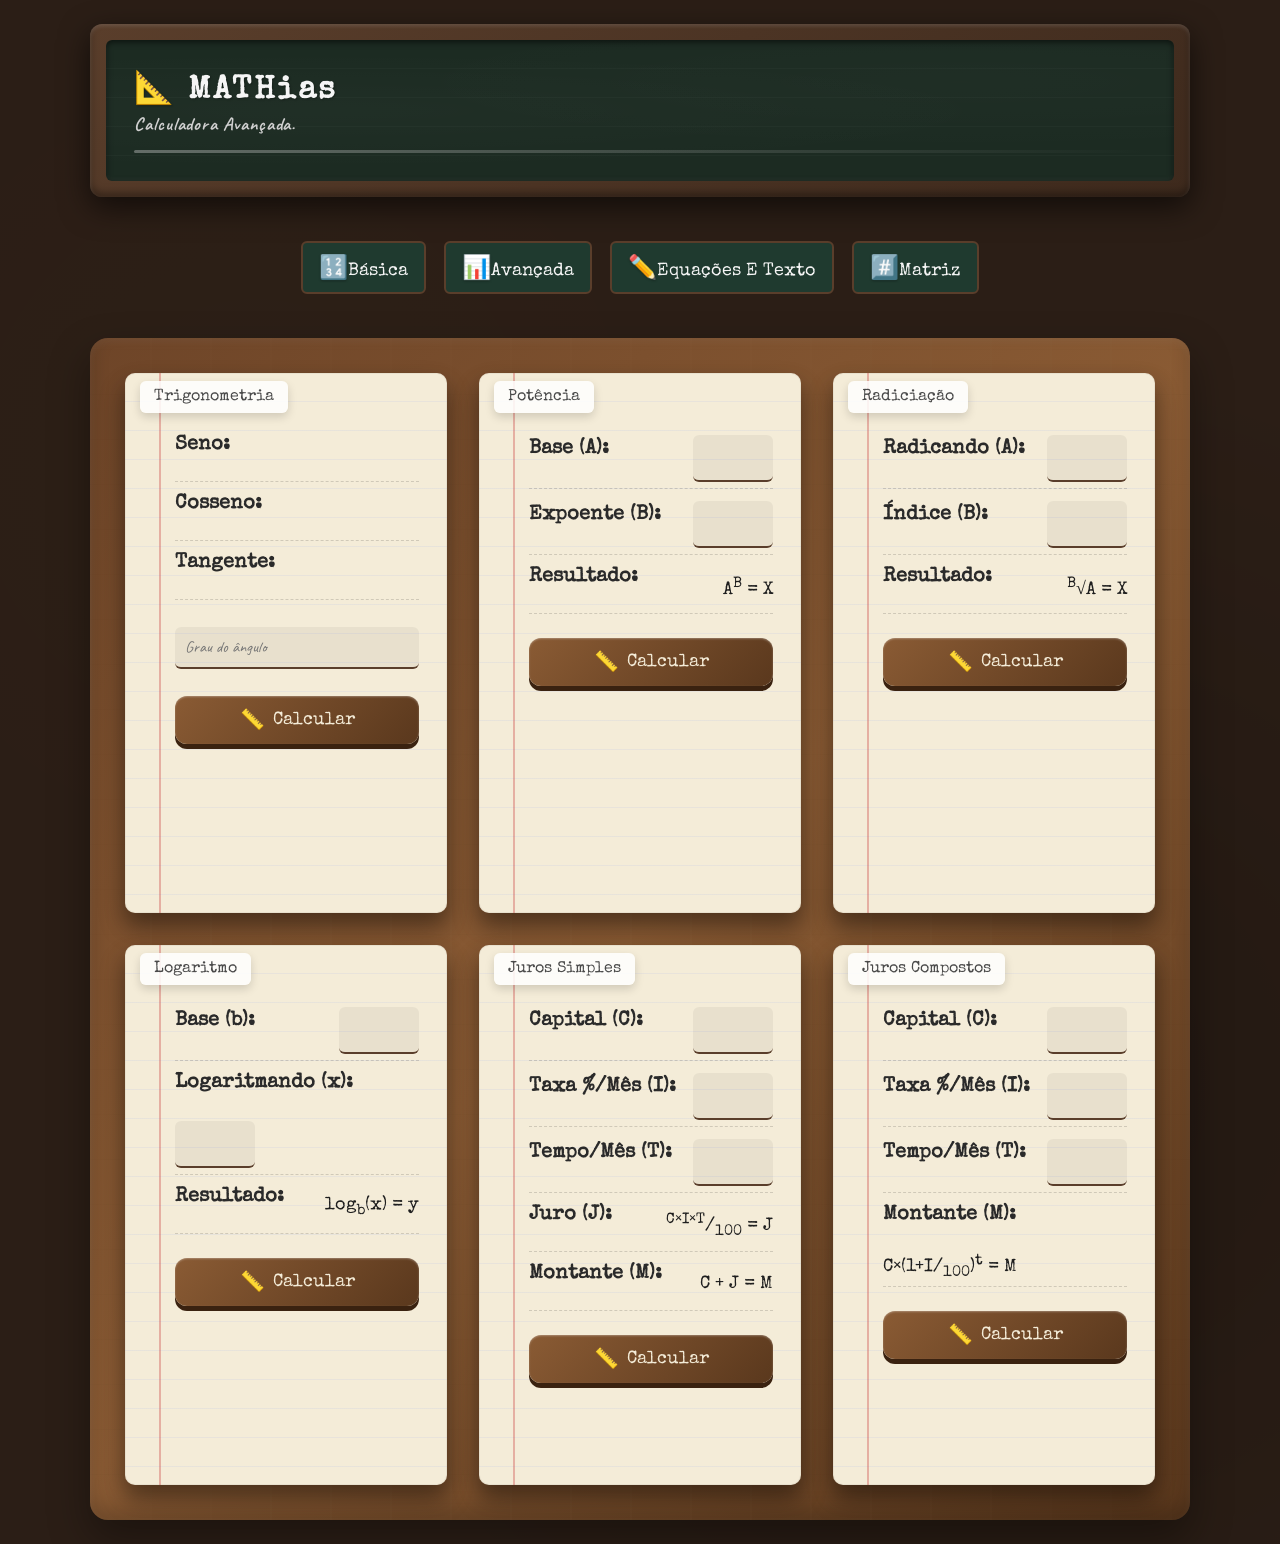
==== commit a522de11: "responsividade do juros simples e composto melhorada" ====
--- a/avancada.html
+++ b/avancada.html
@@ -77,6 +77,7 @@
         inset 0 0 0 1px rgba(0, 0, 0, 0.05);
 
       position: relative;
+      overflow: hidden;
     }
 
     /* Linhas horizontais do caderno */
@@ -159,7 +160,7 @@
       font-size: clamp(16px, 3vw, 20px);
       padding: clamp(6px, 1.5vw, 10px);
       border-bottom: 2px solid var(--madeira);
-      width: clamp(70px, 18vw, 100px);
+      width: clamp(50px, 18vw, 80px);
       text-align: right;
     }
 
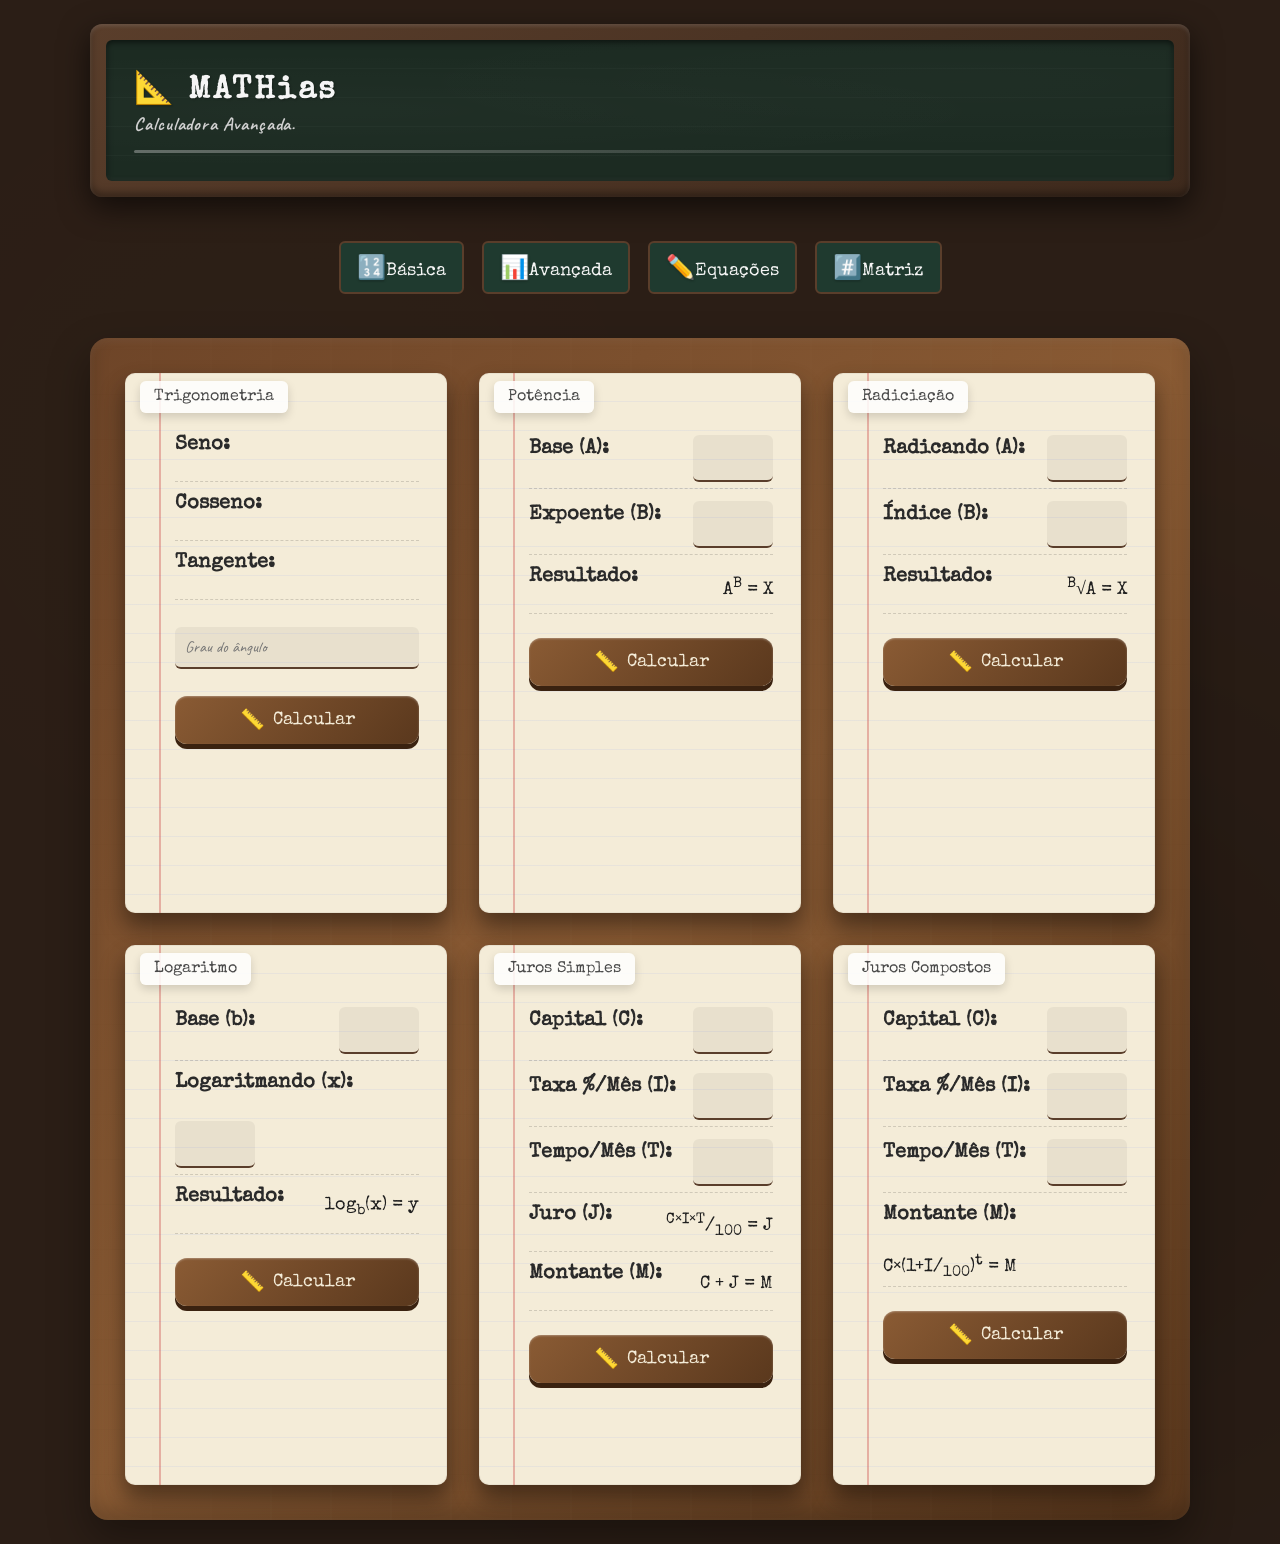
==== commit 0ccca358: "Update avancada.html" ====
--- a/avancada.html
+++ b/avancada.html
@@ -71,7 +71,7 @@
       border-radius: 10px;
       /* padding: top right bottom left — esquerda maior por causa da margem vermelha */
       padding: clamp(40px, 8vw, 50px) clamp(16px, 4vw, 28px) clamp(20px, 4vw, 28px) clamp(36px, 8vw, 50px);
-      height: clamp(40vh, 50vw, 60vh);
+      height: clamp(50vh, 55vw, 60vh);
       box-shadow:
         0 15px 28px rgba(0, 0, 0, 0.22),
         inset 0 0 0 1px rgba(0, 0, 0, 0.05);
@@ -261,7 +261,7 @@
       <tr>
         <td data-emoji="🔢" id="inicial">Básica</td>
         <td data-emoji="📊" id="avancada">Avançada</td>
-        <td data-emoji="✏️" id="equacao">Equações E Texto</td>
+        <td data-emoji="✏️" id="equacao">Equações</td>
         <td data-emoji="#️⃣​" id="matriz">Matriz</td>
       </tr>
     </table>
@@ -421,4 +421,4 @@
   <script src="js/calculo.js"></script>
 </body>
 
-</html>+</html>
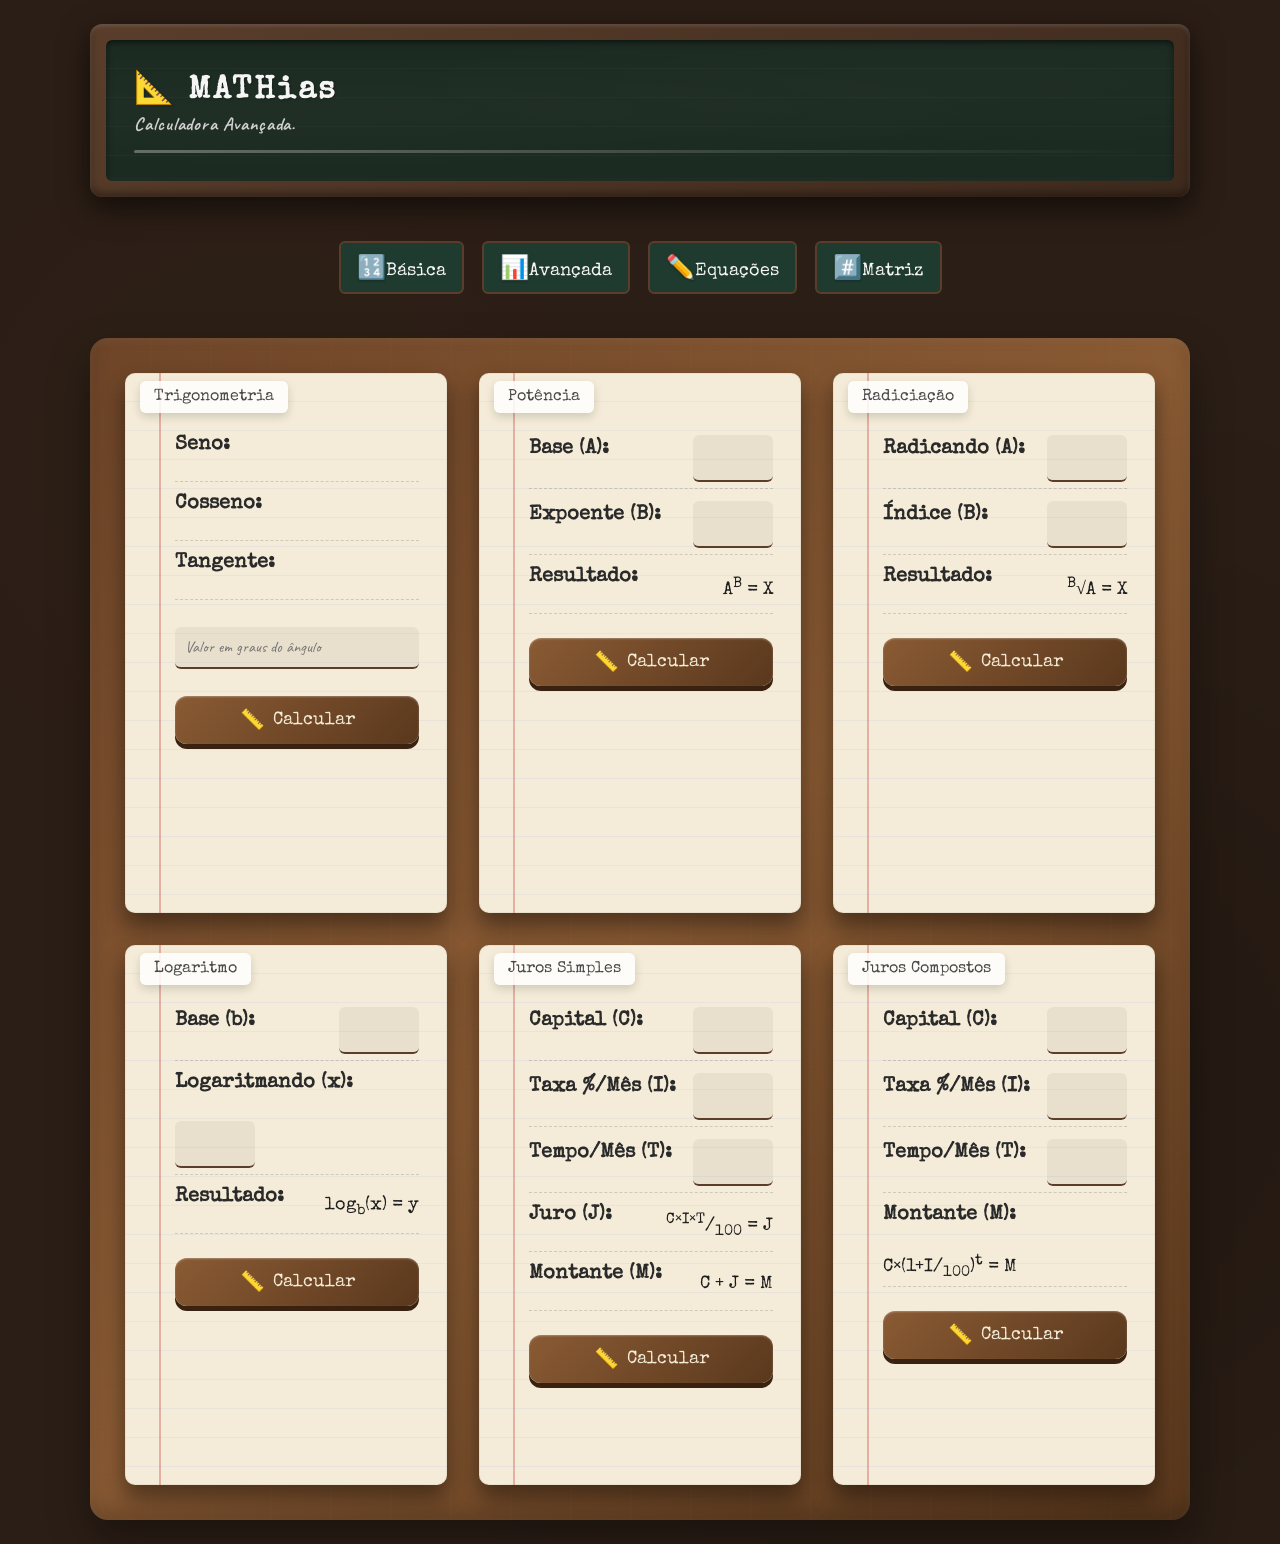
==== commit 17ee055b: "Update avancada.html" ====
--- a/avancada.html
+++ b/avancada.html
@@ -288,7 +288,7 @@
             <span id="tangente"></span>
           </div>
 
-          <input type="number" id="entrada" placeholder="Grau do ângulo">
+          <input type="number" id="entrada" placeholder="Valor em graus do ângulo">
           <button onclick="calcularTrig()">Calcular</button>
         </div>
       </div>
